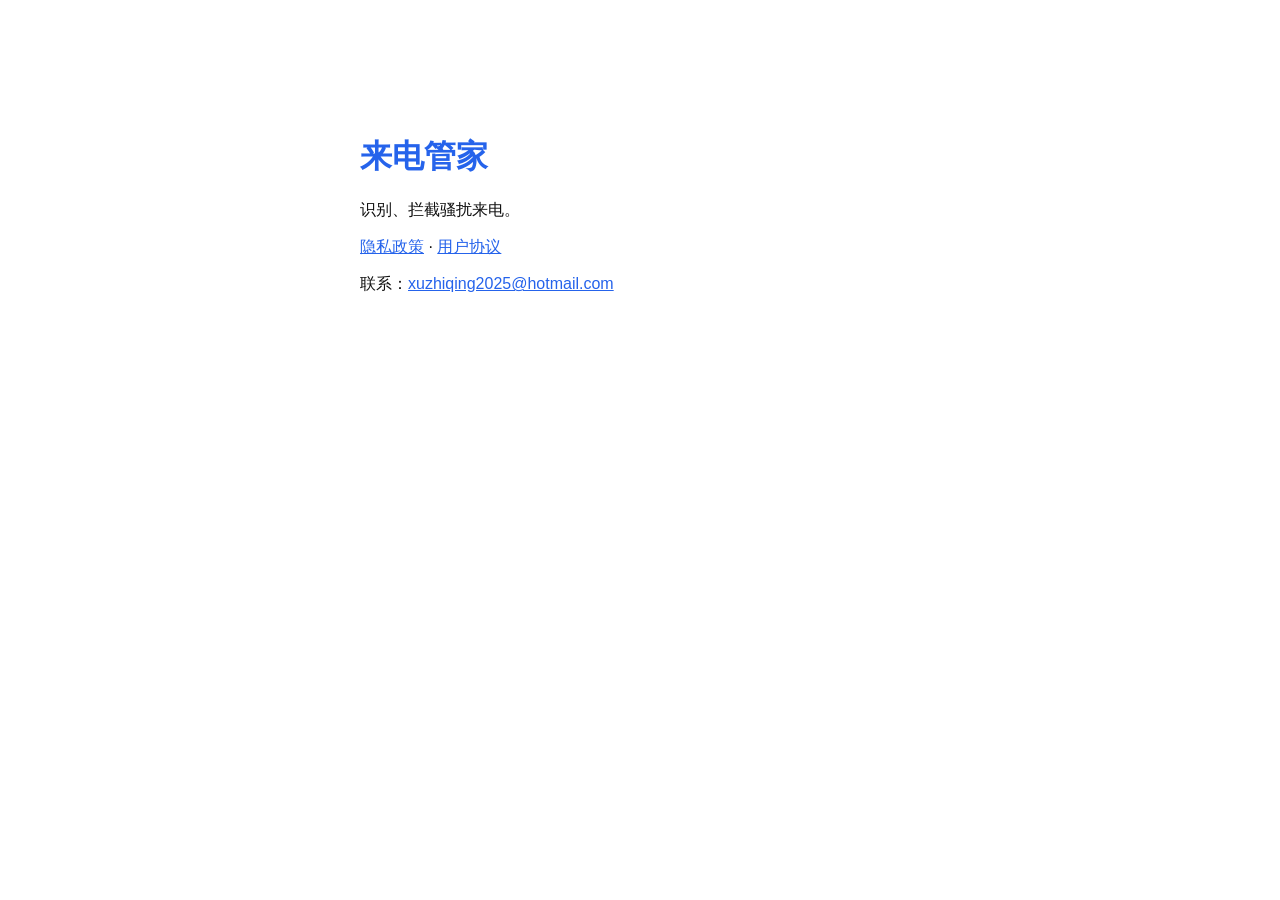
==== index.html @ 02e6f355 "来电管家 legal pages" ====
<!doctype html><html lang="zh-Hans"><head><meta charset="utf-8"><meta name="viewport" content="width=device-width,initial-scale=1"><title>来电管家</title>
<style>body{font-family:-apple-system,sans-serif;max-width:560px;margin:15vh auto;padding:0 20px;color:#111}h1{color:#2563EB}a{color:#2563EB}</style></head>
<body><h1>来电管家</h1><p>识别、拦截骚扰来电。</p><p><a href="privacy.html">隐私政策</a> · <a href="terms.html">用户协议</a></p><p>联系：<a href="mailto:xuzhiqing2025@hotmail.com">xuzhiqing2025@hotmail.com</a></p></body></html>
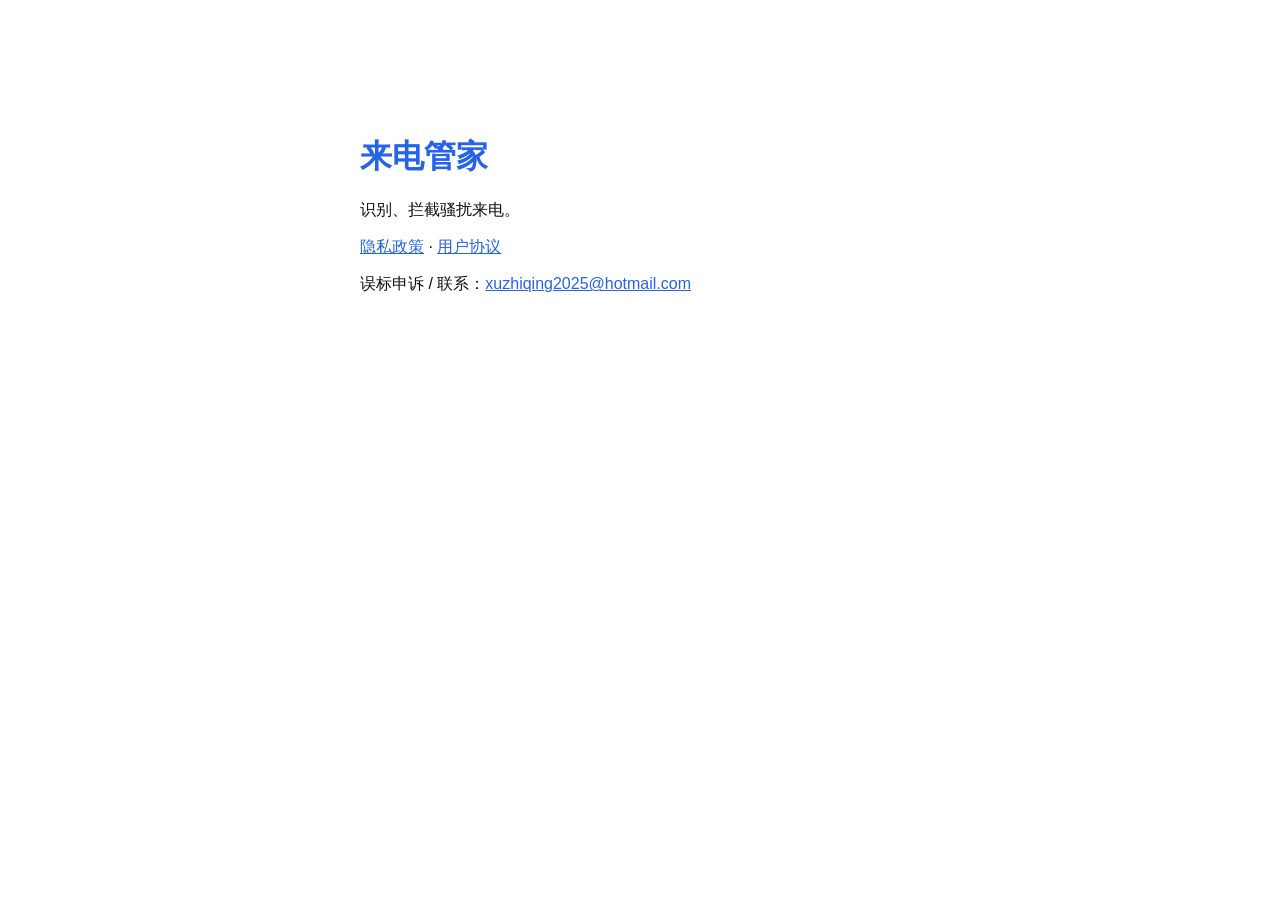
==== commit af193e0a: "误标申诉、跨境存储同意" ====
--- a/index.html
+++ b/index.html
@@ -1,3 +1,3 @@
 <!doctype html><html lang="zh-Hans"><head><meta charset="utf-8"><meta name="viewport" content="width=device-width,initial-scale=1"><title>来电管家</title>
 <style>body{font-family:-apple-system,sans-serif;max-width:560px;margin:15vh auto;padding:0 20px;color:#111}h1{color:#2563EB}a{color:#2563EB}</style></head>
-<body><h1>来电管家</h1><p>识别、拦截骚扰来电。</p><p><a href="privacy.html">隐私政策</a> · <a href="terms.html">用户协议</a></p><p>联系：<a href="mailto:xuzhiqing2025@hotmail.com">xuzhiqing2025@hotmail.com</a></p></body></html>
+<body><h1>来电管家</h1><p>识别、拦截骚扰来电。</p><p><a href="privacy.html">隐私政策</a> · <a href="terms.html">用户协议</a></p><p>误标申诉 / 联系：<a href="mailto:xuzhiqing2025@hotmail.com">xuzhiqing2025@hotmail.com</a></p></body></html>
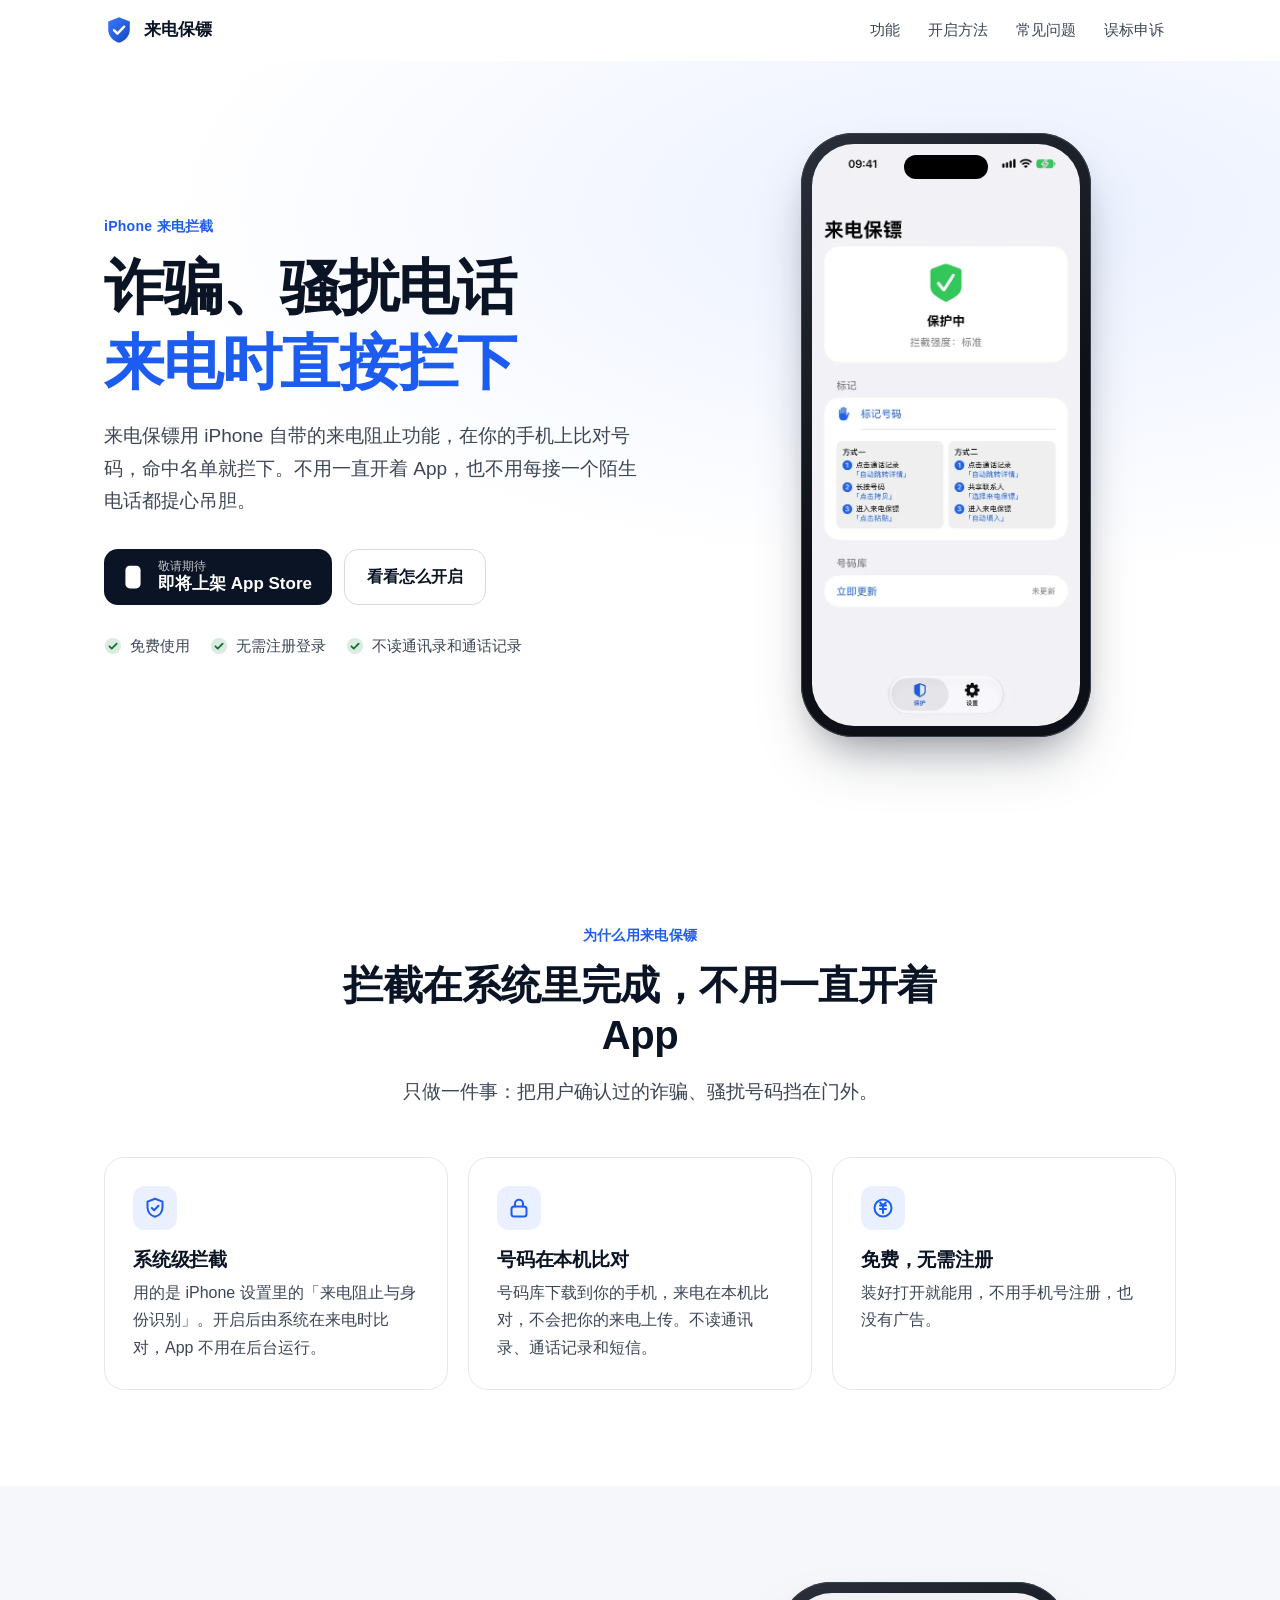
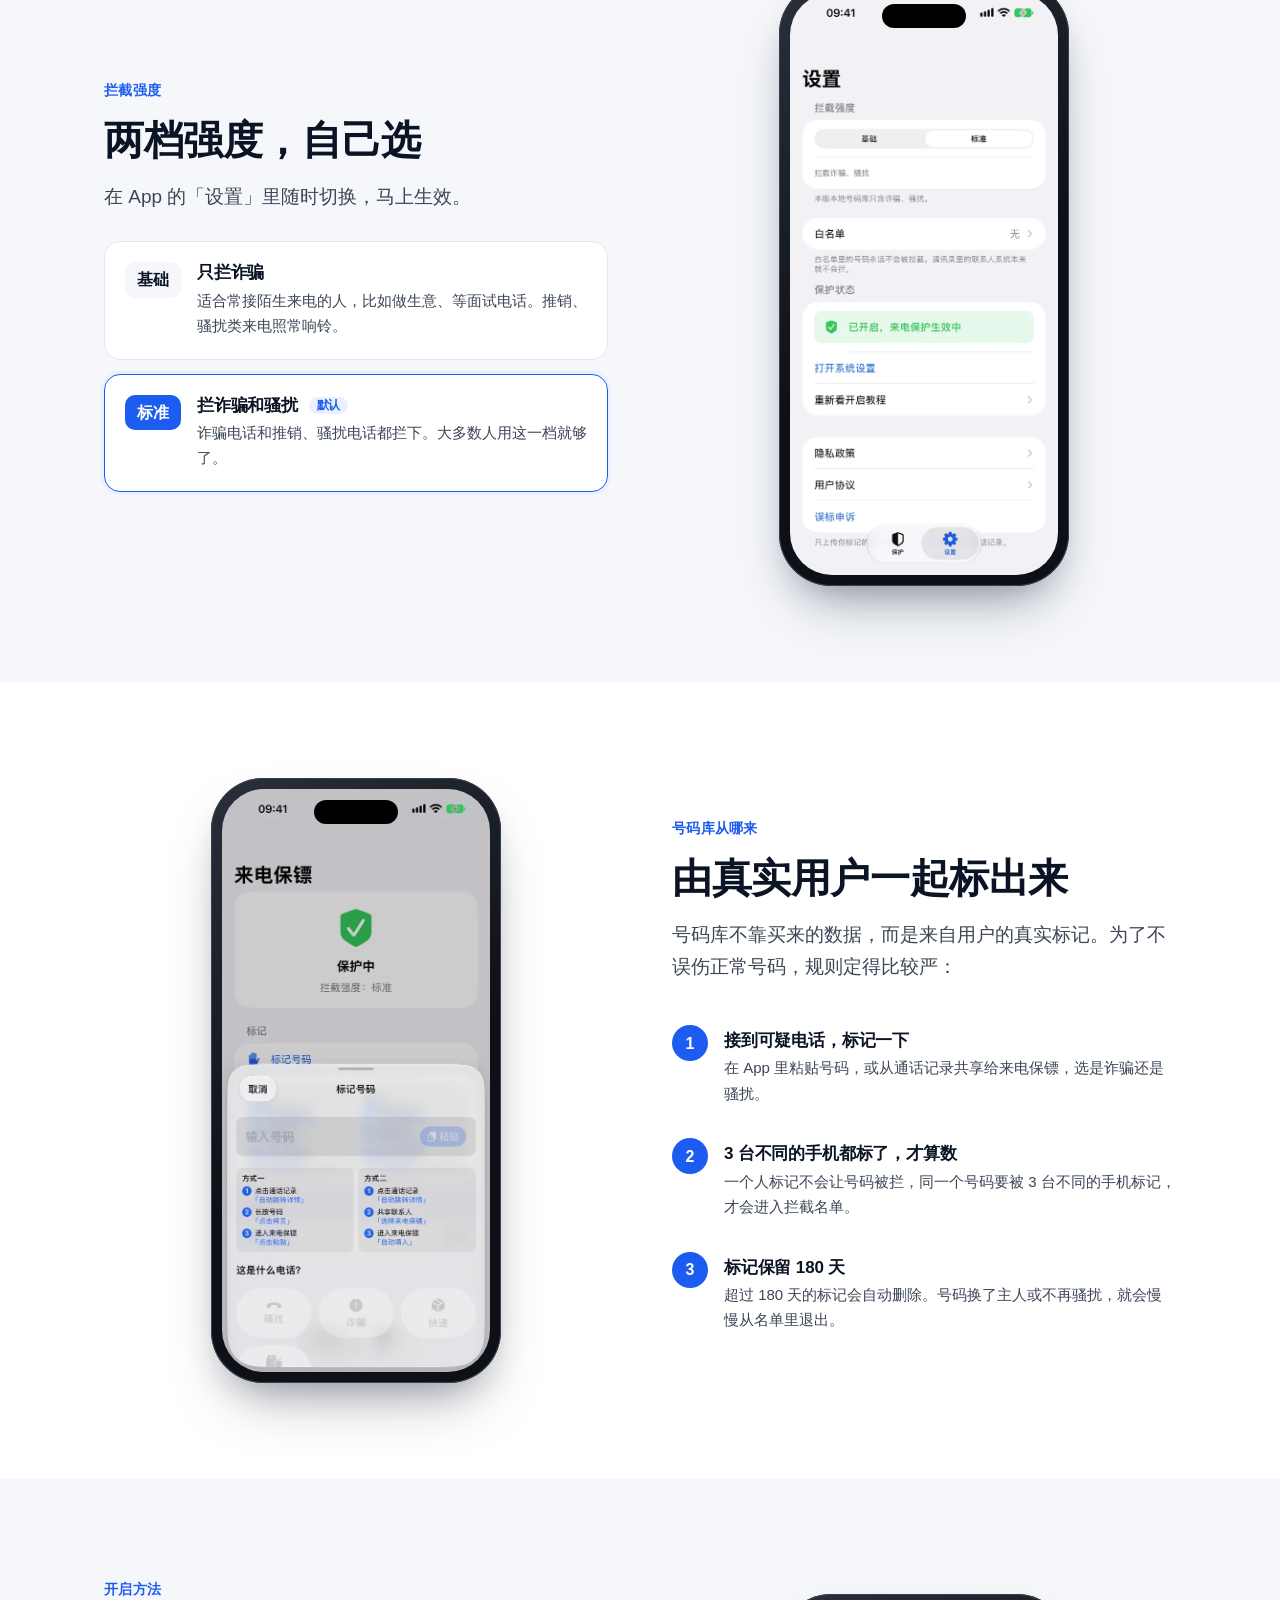
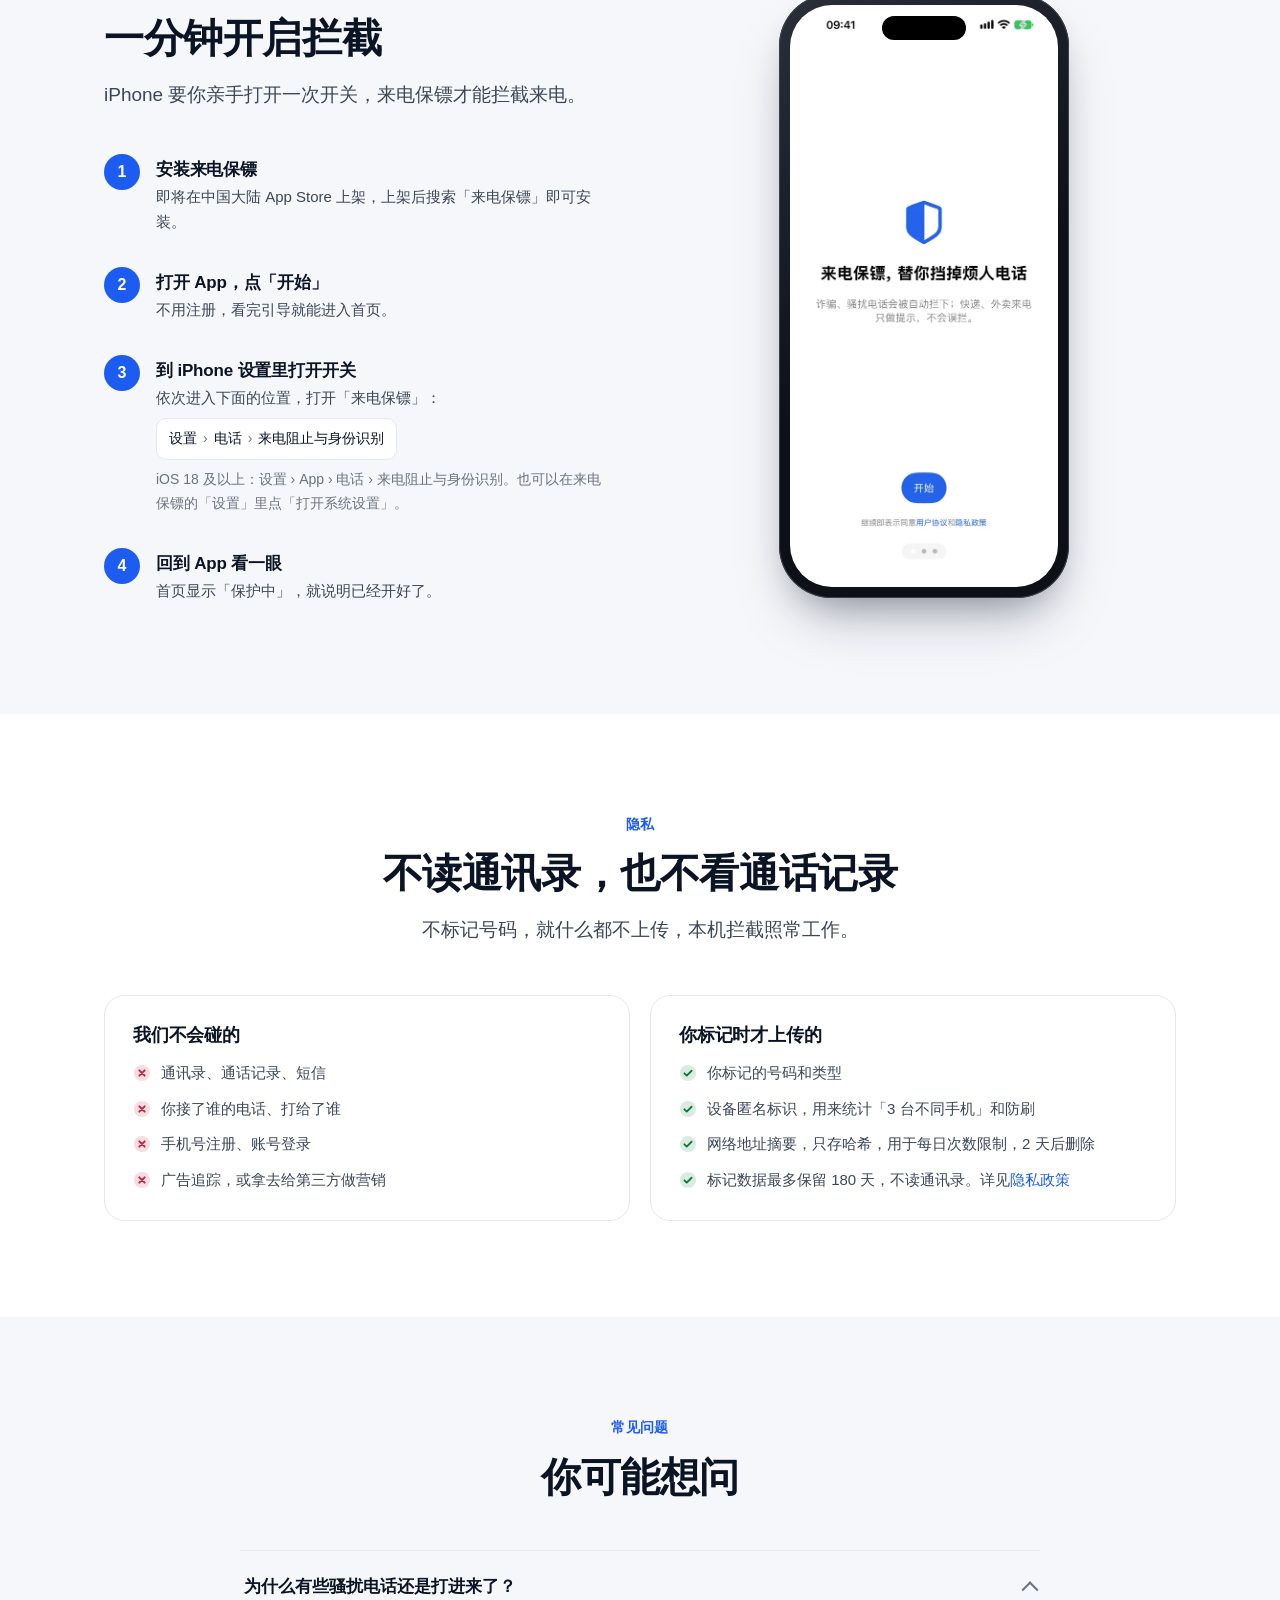
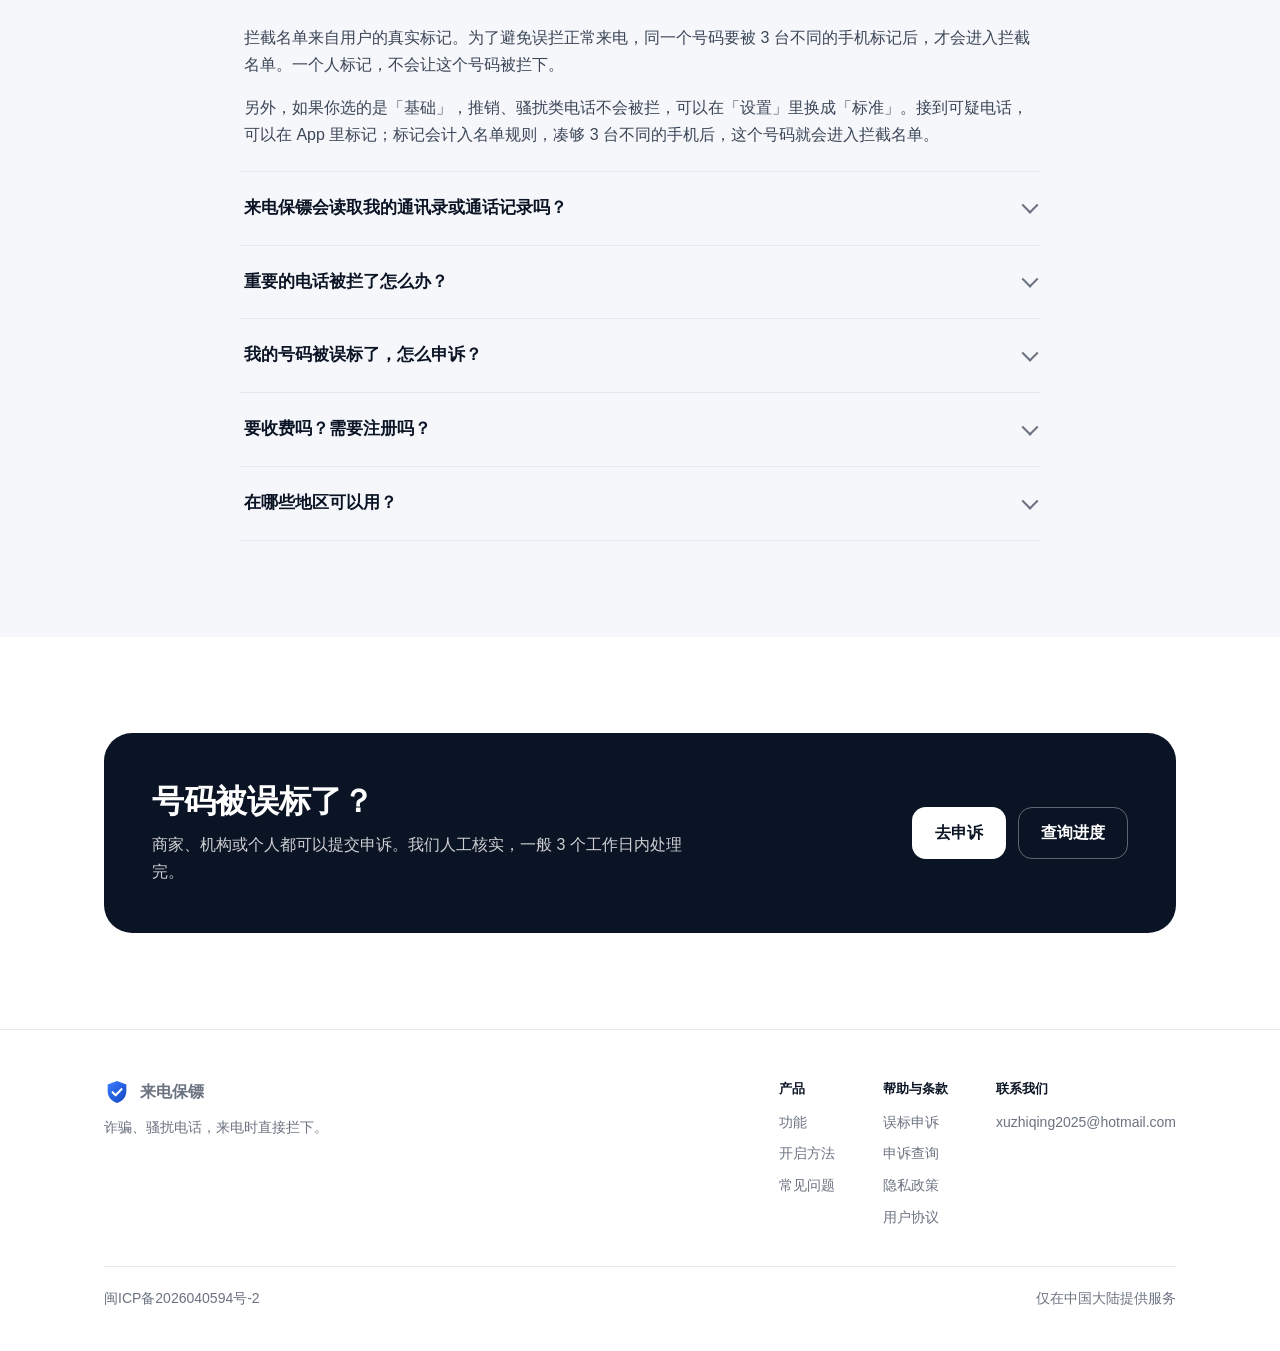
==== commit 229f68aa: "官网改版：与 www.guardmycall.cn 同步新首页、误标申诉与申诉查询 页脚只保留 ICP 备案号。隐私政策说明数据存放在境外云服务器，不写具体国家和地区。" ====
--- a/index.html
+++ b/index.html
@@ -1,3 +1,193 @@
-<!doctype html><html lang="zh-Hans"><head><meta charset="utf-8"><meta name="viewport" content="width=device-width,initial-scale=1"><title>来电管家</title>
-<style>body{font-family:-apple-system,sans-serif;max-width:560px;margin:15vh auto;padding:0 20px;color:#111}h1{color:#2563EB}a{color:#2563EB}</style></head>
-<body><h1>来电管家</h1><p>识别、拦截骚扰来电。</p><p><a href="privacy.html">隐私政策</a> · <a href="terms.html">用户协议</a></p><p>误标申诉 / 联系：<a href="mailto:xuzhiqing2025@hotmail.com">xuzhiqing2025@hotmail.com</a></p></body></html>
+<!doctype html>
+<html lang="zh-CN">
+<head>
+<meta charset="utf-8">
+<meta name="viewport" content="width=device-width,initial-scale=1,viewport-fit=cover">
+<title>来电保镖 · 诈骗、骚扰电话来电时直接拦下</title>
+<meta name="description" content="来电保镖用 iPhone 自带的来电阻止功能拦截诈骗、骚扰电话。号码在手机本地比对，免费、无需注册，不读通讯录和通话记录。">
+<meta name="theme-color" content="#ffffff" media="(prefers-color-scheme: light)">
+<meta name="theme-color" content="#0b0d12" media="(prefers-color-scheme: dark)">
+<meta name="format-detection" content="telephone=no">
+<link rel="icon" href="data:image/svg+xml,%3Csvg xmlns='http://www.w3.org/2000/svg' viewBox='0 0 32 32'%3E%3Cpath d='M16 2.5 4.5 6.8v8.4c0 7 4.9 12.6 11.5 14.3 6.6-1.7 11.5-7.3 11.5-14.3V6.8L16 2.5Z' fill='%231d5cf0'/%3E%3Cpath d='m10.6 16.2 3.7 3.7 7.2-7.4' fill='none' stroke='%23fff' stroke-width='2.6' stroke-linecap='round' stroke-linejoin='round'/%3E%3C/svg%3E">
+<link rel="stylesheet" href="assets/site.css?v=2">
+</head>
+<body>
+<a class="skip" href="#main">跳到正文</a>
+<header class="nav" id="top">
+  <div class="wrap">
+    <a class="brand" href="./" aria-label="来电保镖首页"><svg viewBox="0 0 32 32" aria-hidden="true"><defs><linearGradient id="lg-nav" x1="0" y1="0" x2="1" y2="1"><stop offset="0" stop-color="#3b7bff"/><stop offset="1" stop-color="#1446c2"/></linearGradient></defs><path d="M16 2.5 4.5 6.8v8.4c0 7 4.9 12.6 11.5 14.3 6.6-1.7 11.5-7.3 11.5-14.3V6.8L16 2.5Z" fill="url(#lg-nav)"/><path d="m10.6 16.2 3.7 3.7 7.2-7.4" fill="none" stroke="#fff" stroke-width="2.6" stroke-linecap="round" stroke-linejoin="round"/></svg><span>来电保镖</span></a>
+    <ul class="nav-links">
+      <li class="opt"><a href="#features">功能</a></li>
+      <li class="opt"><a href="#setup">开启方法</a></li>
+      <li><a href="#faq">常见问题</a></li>
+      <li><a href="appeal.html">误标申诉</a></li>
+    </ul>
+  </div>
+</header>
+
+<main id="main">
+
+<section class="hero">
+  <div class="wrap">
+    <div>
+      <span class="eyebrow">iPhone 来电拦截</span>
+      <h1>诈骗、骚扰电话<br><span class="hl">来电时直接拦下</span></h1>
+      <p class="lead">来电保镖用 iPhone 自带的来电阻止功能，在你的手机上比对号码，命中名单就拦下。不用一直开着 App，也不用每接一个陌生电话都提心吊胆。</p>
+      <div class="cta">
+        <span class="store" role="note" aria-label="即将上架 App Store"><svg viewBox="0 0 24 24" aria-hidden="true" fill="none" stroke="currentColor" stroke-width="2" stroke-linecap="round"><rect x="6" y="2.5" width="12" height="19" rx="3"/><path d="M10.5 18.5h3"/></svg><span><small>敬请期待</small><b>即将上架 App Store</b></span></span>
+        <a class="btn btn-ghost" href="#setup">看看怎么开启</a>
+      </div>
+      <ul class="facts">
+        <li><svg viewBox="0 0 20 20" aria-hidden="true"><circle cx="10" cy="10" r="9" fill="currentColor" opacity=".15"/><path d="m6 10.3 2.6 2.6L14 7.5" fill="none" stroke="currentColor" stroke-width="2" stroke-linecap="round" stroke-linejoin="round"/></svg>免费使用</li>
+        <li><svg viewBox="0 0 20 20" aria-hidden="true"><circle cx="10" cy="10" r="9" fill="currentColor" opacity=".15"/><path d="m6 10.3 2.6 2.6L14 7.5" fill="none" stroke="currentColor" stroke-width="2" stroke-linecap="round" stroke-linejoin="round"/></svg>无需注册登录</li>
+        <li><svg viewBox="0 0 20 20" aria-hidden="true"><circle cx="10" cy="10" r="9" fill="currentColor" opacity=".15"/><path d="m6 10.3 2.6 2.6L14 7.5" fill="none" stroke="currentColor" stroke-width="2" stroke-linecap="round" stroke-linejoin="round"/></svg>不读通讯录和通话记录</li>
+      </ul>
+    </div>
+    <div class="hero-visual">
+      <div class="device "><img src="assets/img/home.webp" width="560" height="1217" alt="来电保镖首页：保护中，拦截强度标准" decoding="async" fetchpriority="high"></div>
+    </div>
+  </div>
+</section>
+
+<section id="features">
+  <div class="wrap">
+    <div class="sec-head center">
+      <span class="eyebrow">为什么用来电保镖</span>
+      <h2 class="h2">拦截在系统里完成，不用一直开着 App</h2>
+      <p class="lead">只做一件事：把用户确认过的诈骗、骚扰号码挡在门外。</p>
+    </div>
+    <div class="grid3">
+      <div class="feat"><div class="icon"><svg viewBox="0 0 24 24" fill="none" stroke="currentColor" stroke-width="2" stroke-linejoin="round" aria-hidden="true"><path d="M12 2.8 4.5 5.6v5.6c0 4.7 3.2 8.4 7.5 9.6 4.3-1.2 7.5-4.9 7.5-9.6V5.6L12 2.8Z"/><path d="m8.8 12 2.3 2.3 4.4-4.5" stroke-linecap="round"/></svg></div><h3>系统级拦截</h3><p>用的是 iPhone 设置里的「来电阻止与身份识别」。开启后由系统在来电时比对，App 不用在后台运行。</p></div>
+      <div class="feat"><div class="icon"><svg viewBox="0 0 24 24" fill="none" stroke="currentColor" stroke-width="2" stroke-linejoin="round" aria-hidden="true"><rect x="4.5" y="10.5" width="15" height="10" rx="2.5"/><path d="M8 10.5V7.8a4 4 0 0 1 8 0v2.7" stroke-linecap="round"/></svg></div><h3>号码在本机比对</h3><p>号码库下载到你的手机，来电在本机比对，不会把你的来电上传。不读通讯录、通话记录和短信。</p></div>
+      <div class="feat"><div class="icon"><svg viewBox="0 0 24 24" fill="none" stroke="currentColor" stroke-width="2" stroke-linejoin="round" stroke-linecap="round" aria-hidden="true"><circle cx="12" cy="12" r="8.5"/><path d="M9 9.5h6M9 13h6M12 9.5V17M9.2 6.5 12 9.5l2.8-3"/></svg></div><h3>免费，无需注册</h3><p>装好打开就能用，不用手机号注册，也没有广告。</p></div>
+    </div>
+  </div>
+</section>
+
+<section id="levels" class="soft">
+  <div class="wrap split">
+    <div>
+      <span class="eyebrow">拦截强度</span>
+      <h2 class="h2">两档强度，自己选</h2>
+      <p class="lead">在 App 的「设置」里随时切换，马上生效。</p>
+      <div class="levels">
+        <div class="level"><span class="tag">基础</span><div><h3>只拦诈骗</h3><p>适合常接陌生来电的人，比如做生意、等面试电话。推销、骚扰类来电照常响铃。</p></div></div>
+        <div class="level on"><span class="tag">标准</span><div><h3>拦诈骗和骚扰 <span class="pill">默认</span></h3><p>诈骗电话和推销、骚扰电话都拦下。大多数人用这一档就够了。</p></div></div>
+      </div>
+    </div>
+    <div class="split-media"><div class="device "><img src="assets/img/settings.webp" width="560" height="1217" alt="来电保镖设置页：拦截强度可选基础或标准" decoding="async" loading="lazy"></div></div>
+  </div>
+</section>
+
+<section id="how">
+  <div class="wrap split rev">
+    <div>
+      <span class="eyebrow">号码库从哪来</span>
+      <h2 class="h2">由真实用户一起标出来</h2>
+      <p class="lead">号码库不靠买来的数据，而是来自用户的真实标记。为了不误伤正常号码，规则定得比较严：</p>
+      <ol class="steps">
+        <li><span class="num">1</span><div><h3>接到可疑电话，标记一下</h3><p>在 App 里粘贴号码，或从通话记录共享给来电保镖，选是诈骗还是骚扰。</p></div></li>
+        <li><span class="num">2</span><div><h3>3 台不同的手机都标了，才算数</h3><p>一个人标记不会让号码被拦，同一个号码要被 3 台不同的手机标记，才会进入拦截名单。</p></div></li>
+        <li><span class="num">3</span><div><h3>标记保留 180 天</h3><p>超过 180 天的标记会自动删除。号码换了主人或不再骚扰，就会慢慢从名单里退出。</p></div></li>
+      </ol>
+    </div>
+    <div class="split-media"><div class="device "><img src="assets/img/mark.webp" width="560" height="1217" alt="来电保镖标记号码：输入或粘贴号码，选择类型" decoding="async" loading="lazy"></div></div>
+  </div>
+</section>
+
+<section id="setup" class="soft">
+  <div class="wrap split">
+    <div>
+      <span class="eyebrow">开启方法</span>
+      <h2 class="h2">一分钟开启拦截</h2>
+      <p class="lead">iPhone 要你亲手打开一次开关，来电保镖才能拦截来电。</p>
+      <ol class="steps">
+        <li><span class="num">1</span><div><h3>安装来电保镖</h3><p>即将在中国大陆 App Store 上架，上架后搜索「来电保镖」即可安装。</p></div></li>
+        <li><span class="num">2</span><div><h3>打开 App，点「开始」</h3><p>不用注册，看完引导就能进入首页。</p></div></li>
+        <li><span class="num">3</span><div><h3>到 iPhone 设置里打开开关</h3><p>依次进入下面的位置，打开「来电保镖」：</p>
+          <span class="path">设置 <i>›</i> 电话 <i>›</i> 来电阻止与身份识别</span>
+          <p style="margin-top:8px;font-size:14px;color:var(--muted)">iOS 18 及以上：设置 › App › 电话 › 来电阻止与身份识别。也可以在来电保镖的「设置」里点「打开系统设置」。</p></div></li>
+        <li><span class="num">4</span><div><h3>回到 App 看一眼</h3><p>首页显示「保护中」，就说明已经开好了。</p></div></li>
+      </ol>
+    </div>
+    <div class="split-media"><div class="device "><img src="assets/img/onboarding.webp" width="560" height="1217" alt="来电保镖引导页：来电保镖，替你挡掉烦人电话" decoding="async" loading="lazy"></div></div>
+  </div>
+</section>
+
+<section id="privacy">
+  <div class="wrap">
+    <div class="sec-head center">
+      <span class="eyebrow">隐私</span>
+      <h2 class="h2">不读通讯录，也不看通话记录</h2>
+      <p class="lead">不标记号码，就什么都不上传，本机拦截照常工作。</p>
+    </div>
+    <div class="privacy-grid">
+      <div class="pcard no"><h3>我们不会碰的</h3><ul>
+        <li><svg viewBox="0 0 20 20" aria-hidden="true"><circle cx="10" cy="10" r="9" fill="currentColor" opacity=".15"/><path d="m7 7 6 6m0-6-6 6" fill="none" stroke="currentColor" stroke-width="2" stroke-linecap="round"/></svg><span>通讯录、通话记录、短信</span></li>
+        <li><svg viewBox="0 0 20 20" aria-hidden="true"><circle cx="10" cy="10" r="9" fill="currentColor" opacity=".15"/><path d="m7 7 6 6m0-6-6 6" fill="none" stroke="currentColor" stroke-width="2" stroke-linecap="round"/></svg><span>你接了谁的电话、打给了谁</span></li>
+        <li><svg viewBox="0 0 20 20" aria-hidden="true"><circle cx="10" cy="10" r="9" fill="currentColor" opacity=".15"/><path d="m7 7 6 6m0-6-6 6" fill="none" stroke="currentColor" stroke-width="2" stroke-linecap="round"/></svg><span>手机号注册、账号登录</span></li>
+        <li><svg viewBox="0 0 20 20" aria-hidden="true"><circle cx="10" cy="10" r="9" fill="currentColor" opacity=".15"/><path d="m7 7 6 6m0-6-6 6" fill="none" stroke="currentColor" stroke-width="2" stroke-linecap="round"/></svg><span>广告追踪，或拿去给第三方做营销</span></li>
+      </ul></div>
+      <div class="pcard yes"><h3>你标记时才上传的</h3><ul>
+        <li><svg viewBox="0 0 20 20" aria-hidden="true"><circle cx="10" cy="10" r="9" fill="currentColor" opacity=".15"/><path d="m6 10.3 2.6 2.6L14 7.5" fill="none" stroke="currentColor" stroke-width="2" stroke-linecap="round" stroke-linejoin="round"/></svg><span>你标记的号码和类型</span></li>
+        <li><svg viewBox="0 0 20 20" aria-hidden="true"><circle cx="10" cy="10" r="9" fill="currentColor" opacity=".15"/><path d="m6 10.3 2.6 2.6L14 7.5" fill="none" stroke="currentColor" stroke-width="2" stroke-linecap="round" stroke-linejoin="round"/></svg><span>设备匿名标识，用来统计「3 台不同手机」和防刷</span></li>
+        <li><svg viewBox="0 0 20 20" aria-hidden="true"><circle cx="10" cy="10" r="9" fill="currentColor" opacity=".15"/><path d="m6 10.3 2.6 2.6L14 7.5" fill="none" stroke="currentColor" stroke-width="2" stroke-linecap="round" stroke-linejoin="round"/></svg><span>网络地址摘要，只存哈希，用于每日次数限制，2 天后删除</span></li>
+        <li><svg viewBox="0 0 20 20" aria-hidden="true"><circle cx="10" cy="10" r="9" fill="currentColor" opacity=".15"/><path d="m6 10.3 2.6 2.6L14 7.5" fill="none" stroke="currentColor" stroke-width="2" stroke-linecap="round" stroke-linejoin="round"/></svg><span>标记数据最多保留 180 天，不读通讯录。详见<a href="privacy.html">隐私政策</a></span></li>
+      </ul></div>
+    </div>
+  </div>
+</section>
+
+<section id="faq" class="soft">
+  <div class="wrap">
+    <div class="sec-head center"><span class="eyebrow">常见问题</span><h2 class="h2">你可能想问</h2></div>
+    <div class="faq">
+      <details open><summary>为什么有些骚扰电话还是打进来了？</summary><div class="a">
+        <p>拦截名单来自用户的真实标记。为了避免误拦正常来电，同一个号码要被 3 台不同的手机标记后，才会进入拦截名单。一个人标记，不会让这个号码被拦下。</p>
+        <p>另外，如果你选的是「基础」，推销、骚扰类电话不会被拦，可以在「设置」里换成「标准」。接到可疑电话，可以在 App 里标记；标记会计入名单规则，凑够 3 台不同的手机后，这个号码就会进入拦截名单。</p></div></details>
+      <details><summary>来电保镖会读取我的通讯录或通话记录吗？</summary><div class="a">
+        <p>不会。来电保镖不读通讯录、通话记录和短信。拦截时由 iPhone 系统拿号码库在本机比对，你的来电不会上传。只有你主动标记号码时，才会上传这个号码和类型。</p></div></details>
+      <details><summary>重要的电话被拦了怎么办？</summary><div class="a">
+        <p>在 App 的「设置 › 白名单」里加上这个号码，白名单里的号码不会被拦截。</p></div></details>
+      <details><summary>我的号码被误标了，怎么申诉？</summary><div class="a">
+        <p>到<a href="appeal.html">误标申诉</a>页填写号码和情况，留下手机或邮箱。我们人工核实，一般 3 个工作日内处理完，结果会通知你。提交后会得到一个申诉编号，可在<a href="appeal-status.html">申诉查询</a>页随时查看进度。诈骗类标记一律人工审核，不会自动清除。</p></div></details>
+      <details><summary>要收费吗？需要注册吗？</summary><div class="a">
+        <p>免费使用，也不用注册登录。</p></div></details>
+      <details><summary>在哪些地区可以用？</summary><div class="a">
+        <p>来电保镖只在中国大陆 App Store 上架，号码库也只针对中国大陆的手机号和固话。</p></div></details>
+    </div>
+  </div>
+</section>
+
+<section>
+  <div class="wrap">
+    <div class="band">
+      <div><h2>号码被误标了？</h2><p>商家、机构或个人都可以提交申诉。我们人工核实，一般 3 个工作日内处理完。</p></div>
+      <div class="band-actions"><a class="btn" href="appeal.html">去申诉</a><a class="btn btn-ghost" href="appeal-status.html">查询进度</a></div>
+    </div>
+  </div>
+</section>
+
+</main>
+<footer class="footer">
+  <div class="wrap">
+    <div class="top">
+      <div>
+        <a class="brand" href="./"><svg viewBox="0 0 32 32" aria-hidden="true"><defs><linearGradient id="lg-foot" x1="0" y1="0" x2="1" y2="1"><stop offset="0" stop-color="#3b7bff"/><stop offset="1" stop-color="#1446c2"/></linearGradient></defs><path d="M16 2.5 4.5 6.8v8.4c0 7 4.9 12.6 11.5 14.3 6.6-1.7 11.5-7.3 11.5-14.3V6.8L16 2.5Z" fill="url(#lg-foot)"/><path d="m10.6 16.2 3.7 3.7 7.2-7.4" fill="none" stroke="#fff" stroke-width="2.6" stroke-linecap="round" stroke-linejoin="round"/></svg><span>来电保镖</span></a>
+        <p class="tagline">诈骗、骚扰电话，来电时直接拦下。</p>
+      </div>
+      <nav aria-label="页脚导航">
+        <div><h4>产品</h4><ul><li><a href="#features">功能</a></li><li><a href="#setup">开启方法</a></li><li><a href="#faq">常见问题</a></li></ul></div>
+        <div><h4>帮助与条款</h4><ul><li><a href="appeal.html">误标申诉</a></li><li><a href="appeal-status.html">申诉查询</a></li><li><a href="privacy.html">隐私政策</a></li><li><a href="terms.html">用户协议</a></li></ul></div>
+        <div><h4>联系我们</h4><ul><li><a href="mailto:xuzhiqing2025@hotmail.com">xuzhiqing2025@hotmail.com</a></li></ul></div>
+      </nav>
+    </div>
+    <div class="legal">
+      <a href="https://beian.miit.gov.cn/" target="_blank" rel="noopener noreferrer">闽ICP备2026040594号-2</a>
+      <span>仅在中国大陆提供服务</span>
+    </div>
+  </div>
+</footer>
+<script>(function(){var n=document.getElementById("top");function f(){n.classList.toggle("scrolled",window.scrollY>4)}f();window.addEventListener("scroll",f,{passive:true})})();</script>
+</body>
+</html>
--- a/assets/site.css
+++ b/assets/site.css
@@ -0,0 +1,288 @@
+/* 来电保镖官网 · 共用样式（无外部字体、无 CDN） */
+:root{
+  --ink:#0b1424;--ink-2:#3c4657;--muted:#6b7280;--line:#e5e8ee;--line-2:#d5dae3;
+  --bg:#fff;--bg-soft:#f5f7fb;--card:#fff;
+  --brand:#1d5cf0;--brand-ink:#1446c2;--brand-soft:#eaf0ff;
+  --ok:#0b7a3b;--ok-soft:#e8f6ee;--warn:#9a5b00;--warn-soft:#fff5e5;--err:#c41e3a;
+  --radius:20px;--shadow:0 1px 2px rgba(16,24,40,.04),0 8px 24px rgba(16,24,40,.06);
+  --max:1120px;
+  --font:-apple-system,BlinkMacSystemFont,"PingFang SC","Hiragino Sans GB","Microsoft YaHei","Noto Sans CJK SC","Source Han Sans SC","Helvetica Neue",Arial,sans-serif;
+}
+@media (prefers-color-scheme:dark){
+  :root{--ink:#f2f4f8;--ink-2:#c3c9d4;--muted:#8d95a3;--line:#262b35;--line-2:#343a46;
+    --bg:#0b0d12;--bg-soft:#11141b;--card:#161a22;--brand:#4d82ff;--brand-ink:#7aa2ff;--brand-soft:#16213d;
+    --ok:#3ad07a;--ok-soft:#10261a;--warn:#ffb648;--warn-soft:#2a2112;--err:#ff6b6b;
+    --shadow:0 1px 2px rgba(0,0,0,.3),0 8px 24px rgba(0,0,0,.35)}
+}
+*{box-sizing:border-box}
+html{-webkit-text-size-adjust:100%;scroll-behavior:smooth;scroll-padding-top:76px}
+body{margin:0;font:16px/1.7 var(--font);color:var(--ink);background:var(--bg);-webkit-font-smoothing:antialiased;text-rendering:optimizeLegibility}
+img{max-width:100%;height:auto;display:block}
+a{color:var(--brand);text-decoration:none}
+a:hover{text-decoration:underline}
+:focus-visible{outline:2px solid var(--brand);outline-offset:2px;border-radius:6px}
+h1,h2,h3{line-height:1.25;letter-spacing:-.01em;margin:0}
+p{margin:0 0 1em}
+.wrap{max-width:var(--max);margin:0 auto;padding:0 max(24px,env(safe-area-inset-right)) 0 max(24px,env(safe-area-inset-left))}
+.skip{position:absolute;left:-999px;top:8px;background:var(--ink);color:var(--bg);padding:8px 12px;border-radius:8px;z-index:100}
+.skip:focus{left:8px}
+
+/* 顶部导航 */
+.nav{position:sticky;top:0;z-index:50;background:rgba(255,255,255,.82);backdrop-filter:saturate(180%) blur(16px);-webkit-backdrop-filter:saturate(180%) blur(16px);border-bottom:1px solid transparent;transition:border-color .2s;padding-top:env(safe-area-inset-top)}
+@media (prefers-color-scheme:dark){.nav{background:rgba(11,13,18,.8)}}
+.nav.scrolled{border-bottom-color:var(--line)}
+.nav .wrap{display:flex;align-items:center;justify-content:space-between;height:60px;gap:16px}
+.brand{display:flex;align-items:center;gap:10px;color:var(--ink);font-weight:700;font-size:17px;white-space:nowrap}
+.brand:hover{text-decoration:none}
+.brand svg{width:30px;height:30px;flex:none}
+.nav-links{display:flex;align-items:center;gap:4px;margin:0;padding:0;list-style:none}
+.nav-links a{display:block;padding:8px 12px;border-radius:10px;color:var(--ink-2);font-size:15px}
+.nav-links a:hover{background:var(--bg-soft);color:var(--ink);text-decoration:none}
+.nav-links a[aria-current=page]{color:var(--ink);font-weight:600}
+@media (max-width:760px){.nav-links .opt{display:none}.nav-links a{padding:8px 10px}}
+
+/* 按钮 */
+.btn{display:inline-flex;align-items:center;justify-content:center;gap:10px;min-height:52px;padding:0 22px;border-radius:14px;font:600 16px/1 var(--font);border:1px solid transparent;cursor:pointer;transition:transform .15s,background .15s}
+.btn:hover{text-decoration:none}
+.btn-primary{background:var(--brand);color:#fff}
+.btn-primary:hover{background:var(--brand-ink)}
+.btn-ghost{background:transparent;color:var(--ink);border-color:var(--line-2)}
+.btn-ghost:hover{background:var(--bg-soft)}
+.store{display:inline-flex;align-items:center;gap:12px;min-height:56px;padding:8px 20px 8px 16px;border-radius:14px;background:var(--ink);color:var(--bg);cursor:default;user-select:none}
+.store svg{width:26px;height:26px;flex:none;fill:currentColor}
+.store small{display:block;font-size:12px;line-height:1.2;opacity:.75}
+.store b{display:block;font-size:17px;line-height:1.3;font-weight:600}
+
+/* 通用区块 */
+section{padding:96px 0}
+.soft{background:var(--bg-soft)}
+.eyebrow{display:inline-block;font-size:14px;font-weight:600;color:var(--brand);margin-bottom:12px;letter-spacing:.02em}
+.h2{font-size:clamp(28px,3.6vw,40px);font-weight:700}
+.lead{font-size:clamp(17px,1.6vw,19px);color:var(--ink-2);margin:16px 0 0}
+.sec-head{max-width:680px;margin:0 0 48px}
+.sec-head.center{margin-left:auto;margin-right:auto;text-align:center}
+@media (max-width:760px){section{padding:64px 0}.sec-head{margin-bottom:32px}}
+
+/* 首屏 */
+.hero{padding:72px 0 88px;overflow:hidden;background:radial-gradient(1200px 520px at 78% 20%,var(--brand-soft),transparent 70%)}
+.hero .wrap{display:grid;grid-template-columns:1.1fr .9fr;align-items:center;gap:48px}
+.hero h1{font-size:clamp(36px,5.4vw,60px);font-weight:800;letter-spacing:-.02em}
+.hero h1 .hl{color:var(--brand)}
+.hero .lead{max-width:540px;margin-top:20px}
+.cta{display:flex;flex-wrap:wrap;gap:12px;margin-top:32px}
+.facts{display:flex;flex-wrap:wrap;gap:8px 20px;margin:28px 0 0;padding:0;list-style:none;color:var(--ink-2);font-size:15px}
+.facts li{display:flex;align-items:center;gap:8px}
+.facts svg{width:18px;height:18px;flex:none;color:var(--ok)}
+.hero-visual{display:flex;justify-content:center;position:relative}
+@media (max-width:900px){
+  .hero{padding:40px 0 64px}
+  .hero .wrap{grid-template-columns:1fr;gap:40px;text-align:center}
+  .hero .lead{margin-left:auto;margin-right:auto}
+  .cta,.facts{justify-content:center}
+}
+
+/* 手机外框 */
+.device{position:relative;width:290px;max-width:100%;padding:11px;border-radius:52px;background:linear-gradient(145deg,#2a2f3a,#0d1016 55%);box-shadow:0 0 0 1px #3a404c inset,0 30px 60px -20px rgba(16,24,40,.35),0 18px 36px -18px rgba(16,24,40,.3)}
+.device::before{content:"";position:absolute;left:50%;top:22px;width:84px;height:24px;margin-left:-42px;background:#000;border-radius:14px;z-index:2}
+.device img{width:100%;border-radius:42px;background:#f2f2f7}
+.device.sm{width:250px;border-radius:46px;padding:10px}
+.device.sm img{border-radius:37px}
+.device.sm::before{top:19px;width:72px;height:21px;margin-left:-36px}
+@media (prefers-color-scheme:dark){.device{box-shadow:0 0 0 1px #4a505c inset,0 30px 60px -20px rgba(0,0,0,.7)}}
+
+/* 三个卖点 */
+.grid3{display:grid;grid-template-columns:repeat(3,1fr);gap:20px}
+.feat{background:var(--card);border:1px solid var(--line);border-radius:var(--radius);padding:28px}
+.feat h3{font-size:19px;margin:18px 0 8px}
+.feat p{color:var(--ink-2);margin:0}
+.icon{width:44px;height:44px;border-radius:12px;display:grid;place-items:center;background:var(--brand-soft);color:var(--brand)}
+.icon svg{width:24px;height:24px}
+@media (max-width:900px){.grid3{grid-template-columns:1fr}}
+
+/* 左右图文 */
+.split{display:grid;grid-template-columns:1fr 1fr;gap:64px;align-items:center}
+.split.rev .split-media{order:-1}
+.split-media{display:flex;justify-content:center}
+@media (max-width:900px){.split{grid-template-columns:1fr;gap:40px}.split.rev .split-media{order:0}}
+
+/* 拦截强度 */
+.levels{display:grid;gap:14px;margin-top:28px}
+.level{display:flex;gap:16px;align-items:flex-start;padding:20px;border:1px solid var(--line);border-radius:16px;background:var(--card)}
+.level.on{border-color:var(--brand);box-shadow:0 0 0 3px var(--brand-soft)}
+.level .tag{flex:none;min-width:56px;text-align:center;font-weight:700;padding:4px 10px;border-radius:10px;background:var(--bg-soft);color:var(--ink)}
+.level.on .tag{background:var(--brand);color:#fff}
+.level h3{font-size:17px;margin:0 0 4px}
+.level p{margin:0;color:var(--ink-2);font-size:15px}
+.pill{display:inline-block;font-size:12px;font-weight:600;padding:1px 8px;border-radius:999px;background:var(--brand-soft);color:var(--brand);vertical-align:2px;margin-left:6px}
+
+/* 号码库流程 */
+.flow{display:grid;grid-template-columns:repeat(4,1fr);gap:16px;margin:0;padding:0;list-style:none;counter-reset:f}
+.flow li{position:relative;background:var(--card);border:1px solid var(--line);border-radius:var(--radius);padding:24px}
+.flow .n{font-size:13px;font-weight:700;color:var(--brand)}
+.flow h3{font-size:17px;margin:8px 0 6px}
+.flow p{margin:0;color:var(--ink-2);font-size:15px}
+.note{display:flex;gap:12px;align-items:flex-start;margin-top:24px;padding:18px 20px;border-radius:16px;background:var(--warn-soft);color:var(--ink)}
+.note svg{width:22px;height:22px;flex:none;color:var(--warn);margin-top:2px}
+.note p{margin:0;font-size:15px}
+@media (max-width:900px){.flow{grid-template-columns:1fr 1fr}}
+@media (max-width:520px){.flow{grid-template-columns:1fr}}
+
+/* 开启步骤 */
+.steps{margin:28px 0 0;padding:0;list-style:none;display:grid;gap:4px}
+.steps li{display:grid;grid-template-columns:36px 1fr;gap:16px;padding:14px 0}
+.steps .num{width:36px;height:36px;border-radius:50%;display:grid;place-items:center;font-weight:700;background:var(--brand);color:#fff}
+.steps h3{font-size:17px;margin:5px 0 4px}
+.steps p{margin:0;color:var(--ink-2);font-size:15px}
+.path{display:inline-flex;flex-wrap:wrap;align-items:center;gap:4px 6px;margin-top:8px;padding:8px 12px;border-radius:10px;background:var(--bg-soft);border:1px solid var(--line);font-size:14px;color:var(--ink)}
+.soft .path{background:var(--card)}
+.path i{font-style:normal;color:var(--muted)}
+
+/* 隐私 */
+.privacy-grid{display:grid;grid-template-columns:1fr 1fr;gap:20px}
+.pcard{border-radius:var(--radius);padding:28px;border:1px solid var(--line);background:var(--card)}
+.pcard h3{font-size:18px;margin:0 0 14px;display:flex;align-items:center;gap:10px}
+.pcard ul{margin:0;padding:0;list-style:none;display:grid;gap:10px}
+.pcard li{display:flex;gap:10px;color:var(--ink-2);font-size:15px}
+.pcard li svg{width:18px;height:18px;flex:none;margin-top:4px}
+.pcard.yes li svg{color:var(--ok)}
+.pcard.no li svg{color:var(--err)}
+@media (max-width:760px){.privacy-grid{grid-template-columns:1fr}}
+
+/* FAQ */
+.faq{max-width:800px;margin:0 auto}
+.faq details{border-bottom:1px solid var(--line)}
+.faq details:first-child{border-top:1px solid var(--line)}
+.faq summary{list-style:none;cursor:pointer;display:flex;justify-content:space-between;align-items:center;gap:16px;padding:22px 4px;font-weight:600;font-size:17px}
+.faq summary::-webkit-details-marker{display:none}
+.faq summary::after{content:"";flex:none;width:10px;height:10px;border-right:2px solid var(--muted);border-bottom:2px solid var(--muted);transform:rotate(45deg) translate(-2px,-2px);transition:transform .2s}
+.faq details[open] summary::after{transform:rotate(-135deg) translate(-2px,-2px)}
+.faq .a{padding:0 4px 22px;color:var(--ink-2)}
+.faq .a p:last-child{margin:0}
+
+/* 申诉横幅 */
+.band{border-radius:28px;padding:48px;background:var(--ink);color:var(--bg);display:flex;align-items:center;justify-content:space-between;gap:32px;flex-wrap:wrap}
+@media (prefers-color-scheme:dark){.band{background:var(--card);color:var(--ink);border:1px solid var(--line)}}
+.band h2{font-size:clamp(24px,3vw,32px)}
+.band p{margin:10px 0 0;opacity:.8;max-width:560px}
+.band .btn{background:var(--bg);color:var(--ink)}
+@media (prefers-color-scheme:dark){.band .btn{background:var(--brand);color:#fff}}
+@media (max-width:760px){.band{padding:32px 24px}}
+
+/* 页脚 */
+.footer{border-top:1px solid var(--line);padding:48px 0 max(40px,env(safe-area-inset-bottom));font-size:14px;color:var(--muted)}
+.footer .top{display:flex;justify-content:space-between;gap:32px;flex-wrap:wrap}
+.footer .brand{font-size:16px}
+.footer .brand svg{width:26px;height:26px}
+.footer .tagline{margin:10px 0 0}
+.footer nav{display:flex;gap:48px;flex-wrap:wrap}
+.footer h4{margin:0 0 10px;font-size:13px;color:var(--ink);font-weight:600}
+.footer ul{margin:0;padding:0;list-style:none;display:grid;gap:8px}
+.footer a{color:var(--muted)}
+.footer a:hover{color:var(--ink)}
+.footer .legal{margin-top:36px;padding-top:20px;border-top:1px solid var(--line);display:flex;justify-content:space-between;gap:8px 24px;flex-wrap:wrap}
+.footer .legal a,.footer .legal span{color:var(--muted)}
+.footer .legal a:hover{color:var(--ink)}
+
+/* 子页面：文档 */
+.doc-hero{padding:56px 0 8px}
+.doc-hero h1{font-size:clamp(30px,4vw,40px);font-weight:800}
+.doc-hero .meta{color:var(--muted);margin:12px 0 0;font-size:15px}
+.doc{max-width:760px;margin:0 auto;padding:0 24px}
+.doc-body{padding:24px 0 80px}
+.doc-body h2{font-size:20px;margin:40px 0 12px;padding-top:4px}
+.doc-body h2:first-child{margin-top:16px}
+.doc-body p,.doc-body li{color:var(--ink-2)}
+.doc-body ul{padding-left:1.25em;margin:0 0 1em}
+.doc-body li{margin:6px 0}
+.toc{margin:24px 0 0;padding:18px 20px;border-radius:16px;background:var(--bg-soft);border:1px solid var(--line)}
+.toc b{display:block;font-size:13px;color:var(--muted);margin-bottom:6px;font-weight:600}
+.toc ol{margin:0;padding-left:1.25em;columns:2;column-gap:32px}
+.toc li{margin:4px 0;break-inside:avoid}
+@media (max-width:520px){.toc ol{columns:1}}
+.callout{margin:28px 0 0;padding:16px 18px;border-radius:14px;background:var(--brand-soft);color:var(--ink);font-size:15px}
+.callout p{margin:0;color:var(--ink)}
+@media (max-width:520px){.split-media .device{width:250px;border-radius:46px;padding:10px}.split-media .device img{border-radius:37px}.split-media .device::before{top:19px;width:72px;height:21px;margin-left:-36px}}
+
+/* 申诉页底栏按钮组（深色横幅上的次要按钮） */
+.band-actions{display:flex;flex-wrap:wrap;gap:12px;align-items:center}
+.band .btn-ghost{background:transparent;color:var(--bg);border-color:rgba(255,255,255,.35)}
+.band .btn-ghost:hover{background:rgba(255,255,255,.08)}
+@media (prefers-color-scheme:dark){
+  .band .btn-ghost{color:var(--ink);border-color:var(--line-2)}
+  .band .btn-ghost:hover{background:var(--bg-soft)}
+}
+
+/* 申诉 / 查询页 */
+.appeal section{padding:0}
+.appeal{max-width:640px;margin:0 auto;padding:0 max(24px,env(safe-area-inset-left)) 72px;padding-right:max(24px,env(safe-area-inset-right))}
+.appeal .doc-hero{padding:48px 0 20px}
+.appeal .doc-hero h1{font-size:clamp(30px,4vw,40px);font-weight:800;margin:0}
+.appeal .lead{color:var(--ink-2);margin:12px 0 0;font-size:17px}
+.appeal-tabs{display:flex;gap:4px;margin:0 0 24px;padding:4px;background:var(--bg-soft);border:1px solid var(--line);border-radius:14px}
+.appeal-tabs a{flex:1;display:flex;align-items:center;justify-content:center;min-height:44px;padding:8px 12px;border-radius:11px;color:var(--ink-2);font-weight:600;font-size:15px;text-align:center}
+.appeal-tabs a:hover{color:var(--ink);text-decoration:none}
+.appeal-tabs a[aria-current=page]{background:var(--card);color:var(--ink);box-shadow:0 1px 2px rgba(16,24,40,.06)}
+@media (prefers-color-scheme:dark){.appeal-tabs a[aria-current=page]{box-shadow:0 1px 2px rgba(0,0,0,.35)}}
+.appeal .panel{background:var(--card);border:1px solid var(--line);border-radius:24px;padding:28px;box-shadow:var(--shadow)}
+@media (max-width:520px){
+  .appeal .panel{padding:20px;border-radius:20px}
+  .appeal{padding-bottom:56px}
+  .appeal .doc-hero{padding-top:32px}
+}
+.appeal h2{font-size:20px;margin:0 0 16px}
+.appeal label.f,.appeal fieldset.f{display:block;margin:0 0 20px}
+.appeal .lbl{display:block;font-weight:600;margin-bottom:8px;font-size:15px}
+.appeal .hint{color:var(--muted);font-size:13px;margin:6px 0 0}
+.appeal input[type=text],.appeal input[type=tel],.appeal input[type=email],.appeal textarea{
+  width:100%;font:16px/1.4 var(--font);color:var(--ink);background:var(--bg);
+  border:1px solid var(--line-2);border-radius:12px;padding:13px 14px;
+  appearance:none;-webkit-appearance:none;transition:border-color .15s,box-shadow .15s
+}
+.appeal input::placeholder,.appeal textarea::placeholder{color:var(--muted);opacity:.8}
+.appeal input:focus,.appeal textarea:focus{outline:none;border-color:var(--brand);box-shadow:0 0 0 3px var(--brand-soft)}
+.appeal textarea{min-height:88px;resize:vertical}
+.appeal fieldset{border:0;padding:0;margin:0;min-width:0}
+.appeal legend{padding:0}
+.appeal .radios{display:grid;grid-template-columns:1fr 1fr;gap:8px}
+@media (max-width:520px){.appeal .radios{grid-template-columns:1fr}}
+.appeal .radios label{display:flex;align-items:center;gap:10px;padding:12px 14px;border:1px solid var(--line-2);border-radius:12px;background:var(--bg);cursor:pointer;min-height:48px;font-size:15px;transition:border-color .15s,background .15s}
+.appeal .radios label:hover{border-color:var(--brand)}
+.appeal .radios label:has(input:checked){border-color:var(--brand);background:var(--brand-soft)}
+.appeal .radios input{accent-color:var(--brand);width:18px;height:18px;flex:none;margin:0}
+.appeal .row{display:flex;align-items:flex-start;gap:10px;margin:4px 0 16px;font-size:15px}
+.appeal .row input[type=checkbox]{margin-top:4px;width:18px;height:18px;flex:none;accent-color:var(--brand)}
+.appeal button,.appeal .btn-block{width:100%;min-height:52px;border:0;border-radius:14px;font:600 16px var(--font);background:var(--brand);color:#fff;cursor:pointer;transition:background .15s;display:flex;align-items:center;justify-content:center;text-decoration:none}
+.appeal button:hover,.appeal .btn-block:hover{background:var(--brand-ink);text-decoration:none}
+.appeal button:disabled{opacity:.55;cursor:not-allowed}
+.appeal button.secondary,.appeal a.secondary{background:transparent;color:var(--ink);border:1px solid var(--line-2);margin-top:12px}
+.appeal button.secondary:hover,.appeal a.secondary:hover{background:var(--bg-soft)}
+.appeal .err{color:var(--err);font-size:14px;margin:8px 0 0;display:none}
+.appeal .err.show{display:block}
+.appeal .count{float:right;color:var(--muted);font-weight:400;font-size:13px}
+.appeal .hp{position:absolute;left:-9999px;height:0;overflow:hidden}
+.appeal .card{background:var(--bg-soft);border:1px solid var(--line);border-radius:18px;padding:22px;margin:0 0 16px}
+.appeal .card p:last-child{margin-bottom:0}
+.appeal .card .id{font-size:24px;font-weight:700;letter-spacing:.04em;margin:8px 0;word-break:break-all;font-variant-numeric:tabular-nums}
+.appeal .ok{color:var(--ok);font-weight:700;font-size:18px}
+.appeal .status-pill{display:inline-block;padding:2px 12px;border-radius:999px;background:var(--brand-soft);color:var(--brand);font-weight:600}
+.appeal .status-pill.cleared,.appeal .status-pill.whitelisted{background:var(--ok-soft);color:var(--ok)}
+.appeal .status-pill.rejected{background:var(--bg-soft);color:var(--ink-2)}
+.appeal .muted{color:var(--muted)}
+.appeal .hidden,.appeal label.f.hidden,.appeal section.hidden{display:none !important}
+.appeal .faq-block{margin-top:48px}
+.appeal .faq-block h2{margin-bottom:8px}
+.appeal .faq details{border-bottom:1px solid var(--line);padding:0}
+.appeal .faq details:first-of-type{border-top:1px solid var(--line)}
+.appeal .faq summary{padding:18px 4px;font-size:16px}
+.appeal .faq details>p,.appeal .faq .a{padding:0 4px 18px;margin:0;color:var(--ink-2)}
+
+/* 404 */
+.error-page{min-height:58vh;display:flex;flex-direction:column;justify-content:center;padding:72px 0 96px;max-width:640px;margin:0 auto}
+.error-page h1{font-size:clamp(28px,4vw,40px);font-weight:800;margin:0}
+.error-page p{color:var(--ink-2);margin:16px 0 28px;font-size:17px}
+.error-page .cta{display:flex;flex-wrap:wrap;gap:12px}
+
+/* App 内打开隐私政策 / 用户协议时，去掉网站导航，只留正文和备案号 */
+.in-app .skip,.in-app .nav,.in-app .footer .top{display:none !important}
+.in-app .footer{border-top:1px solid var(--line);padding:24px 0 32px}
+.in-app .doc-hero{padding-top:16px}
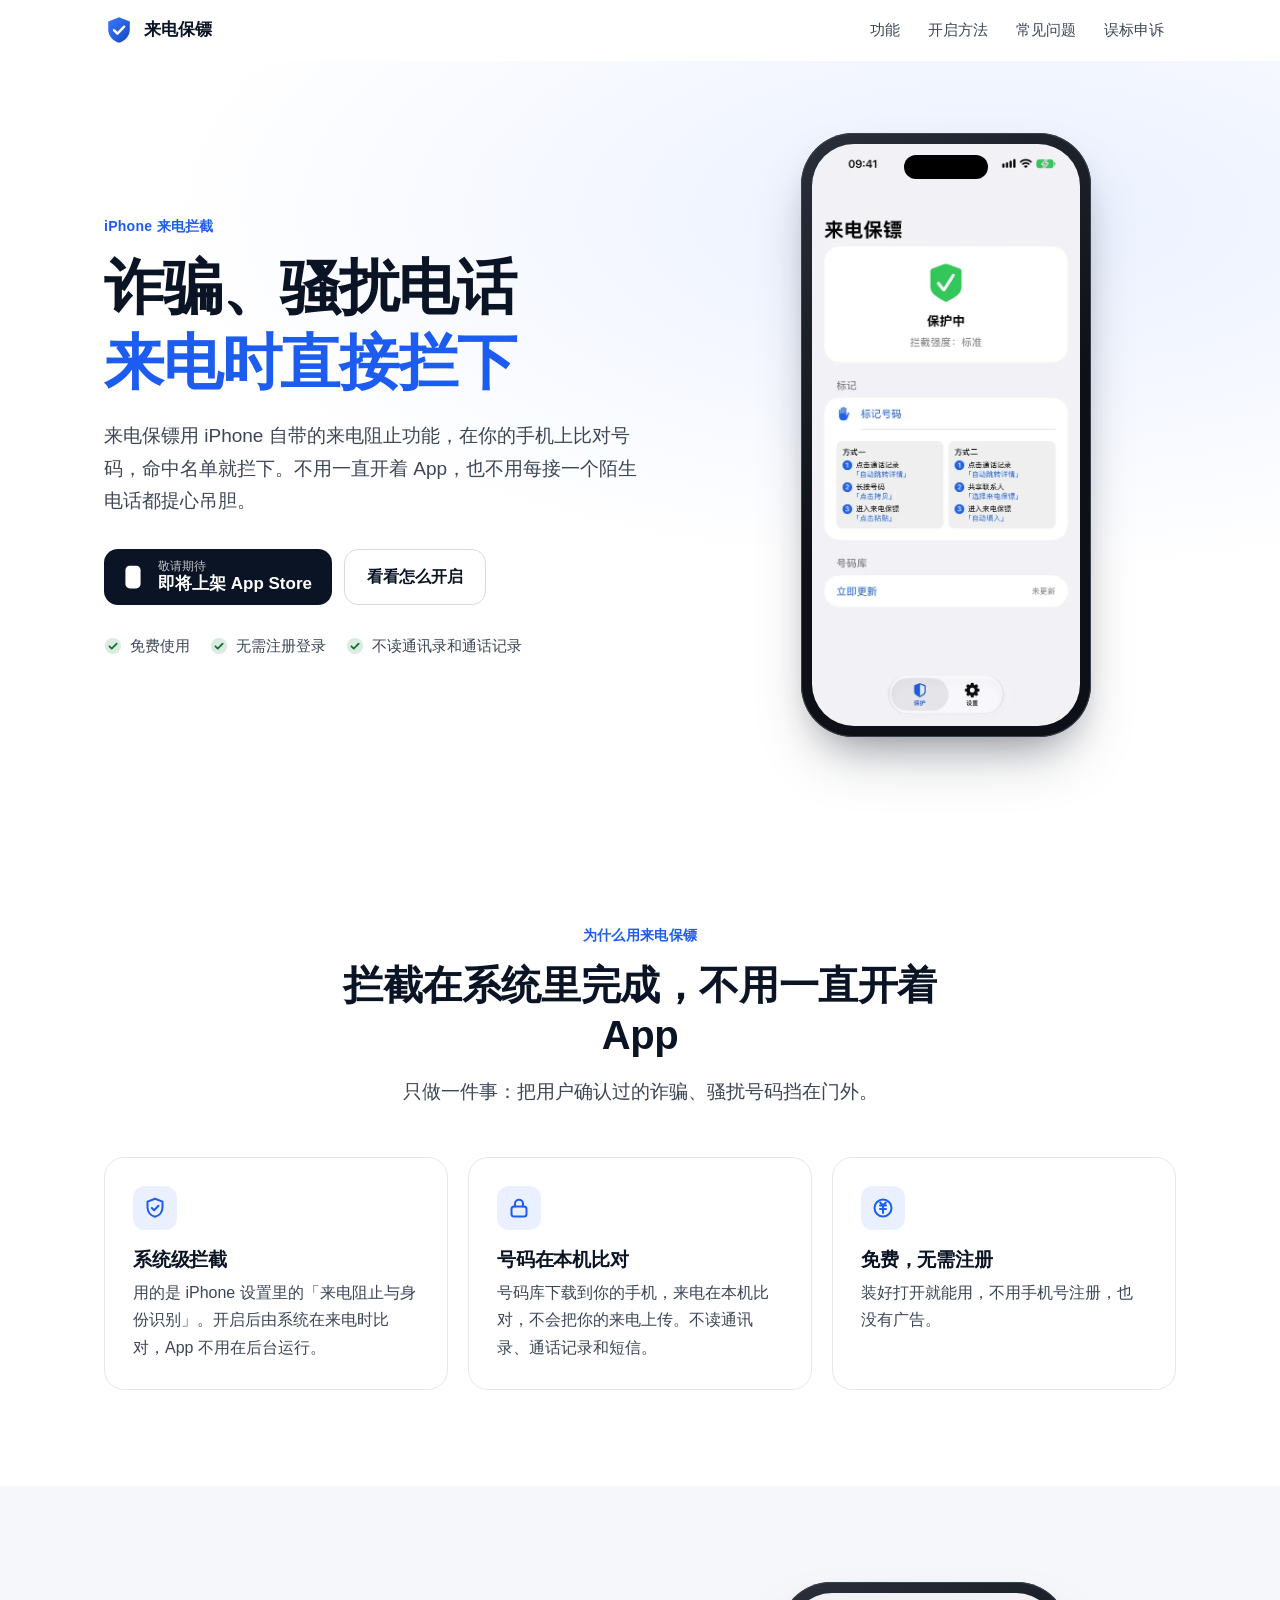
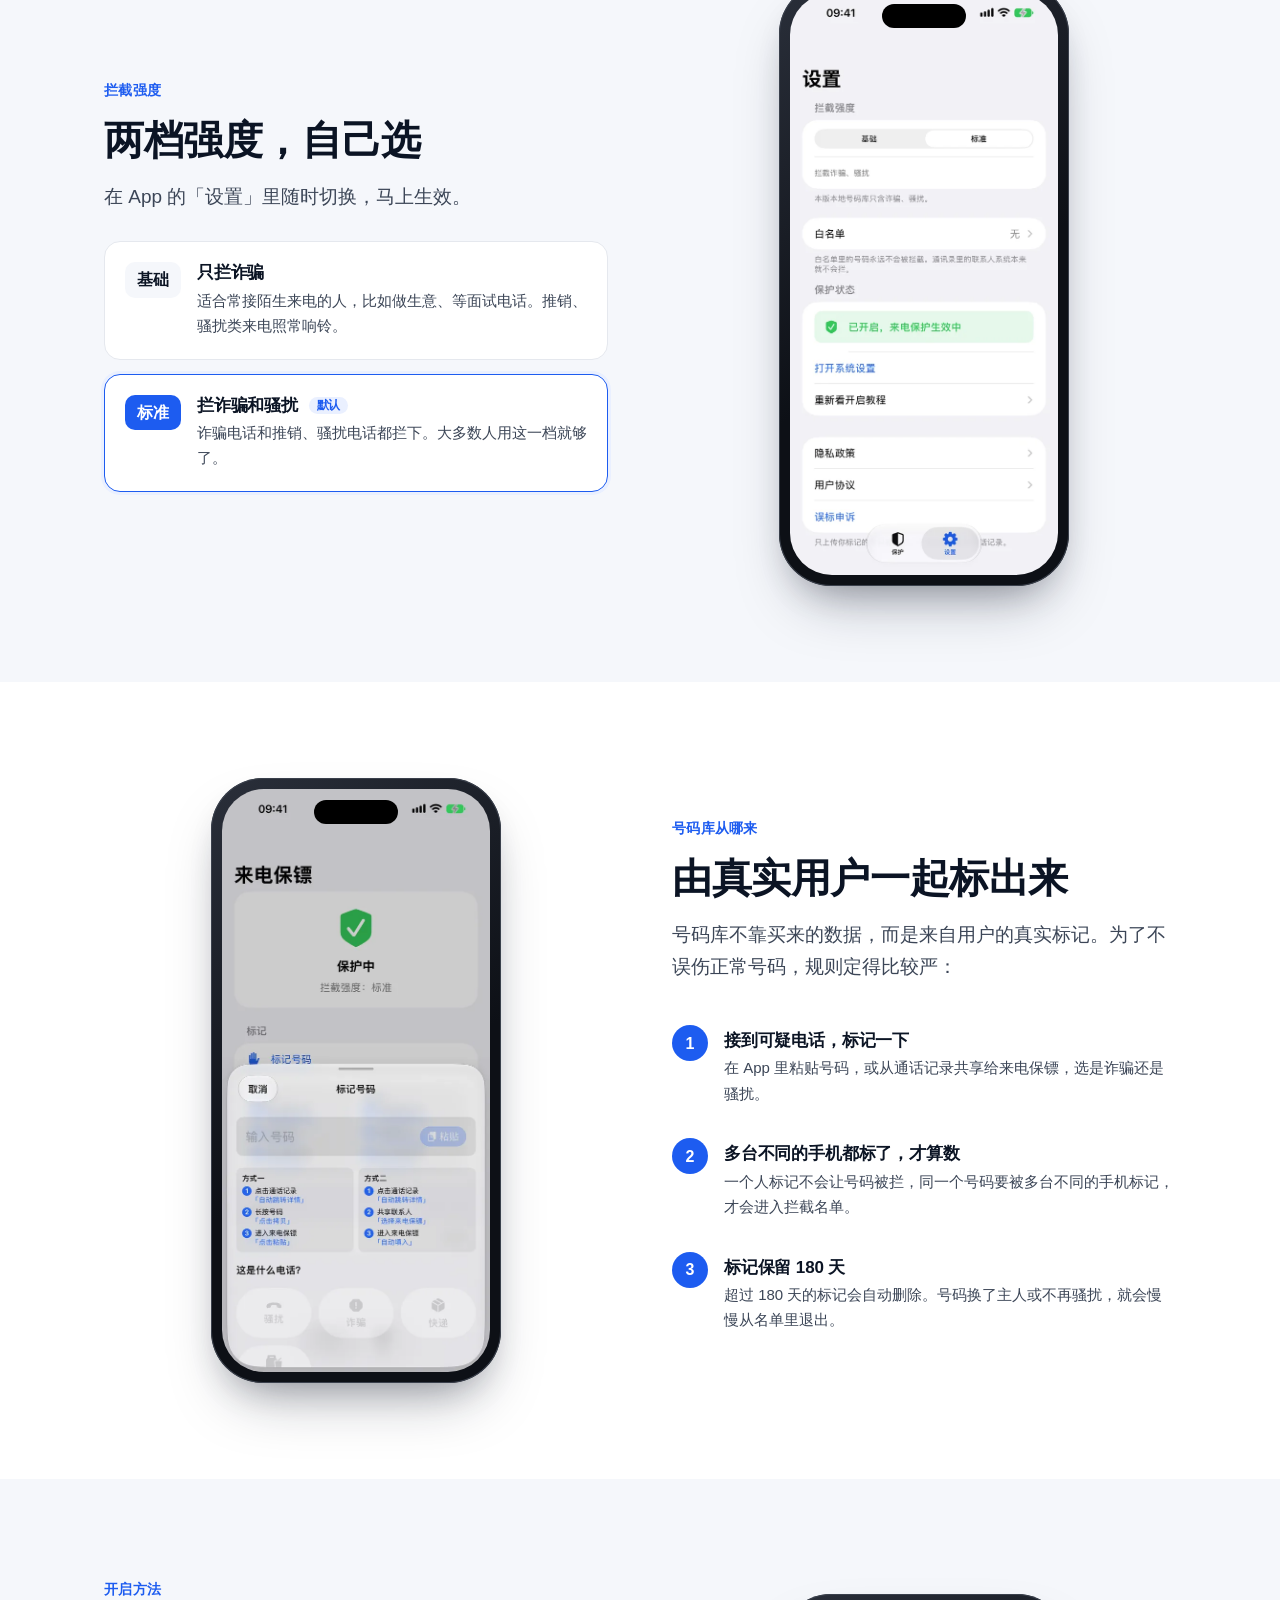
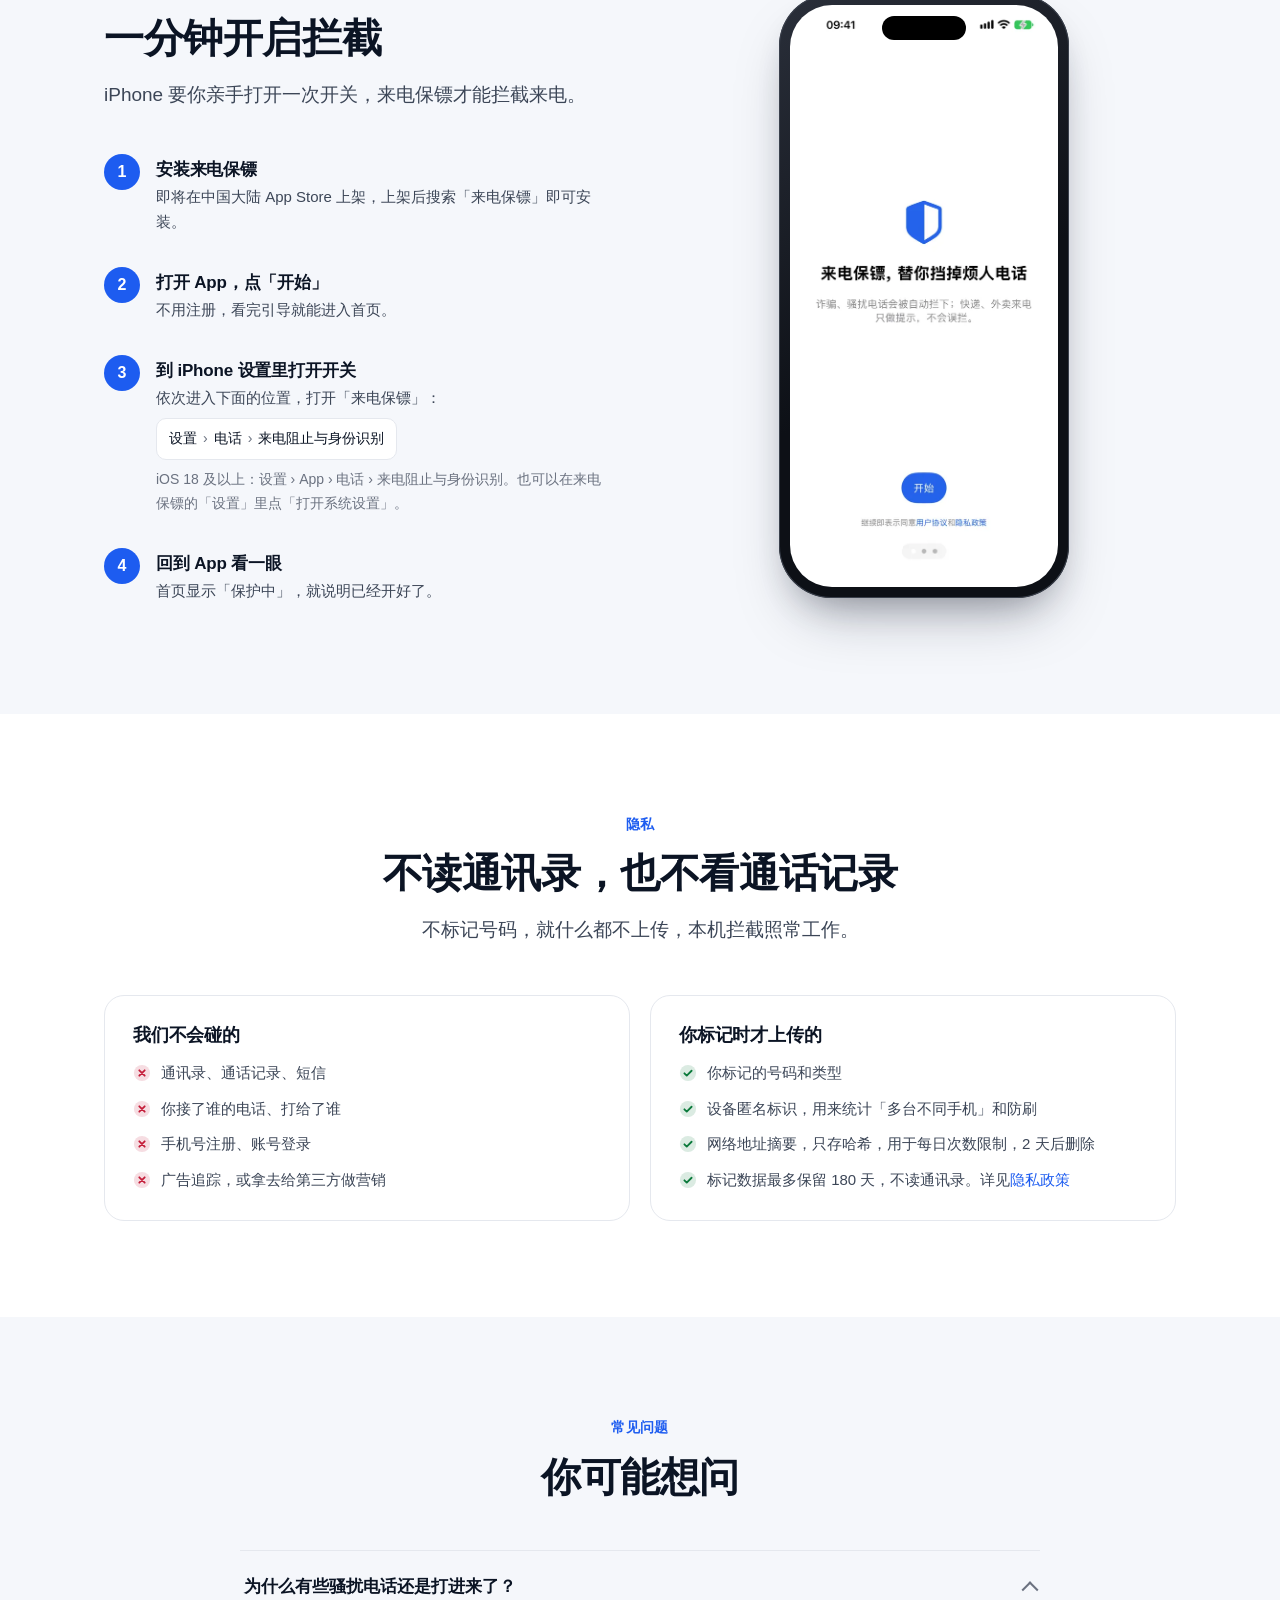
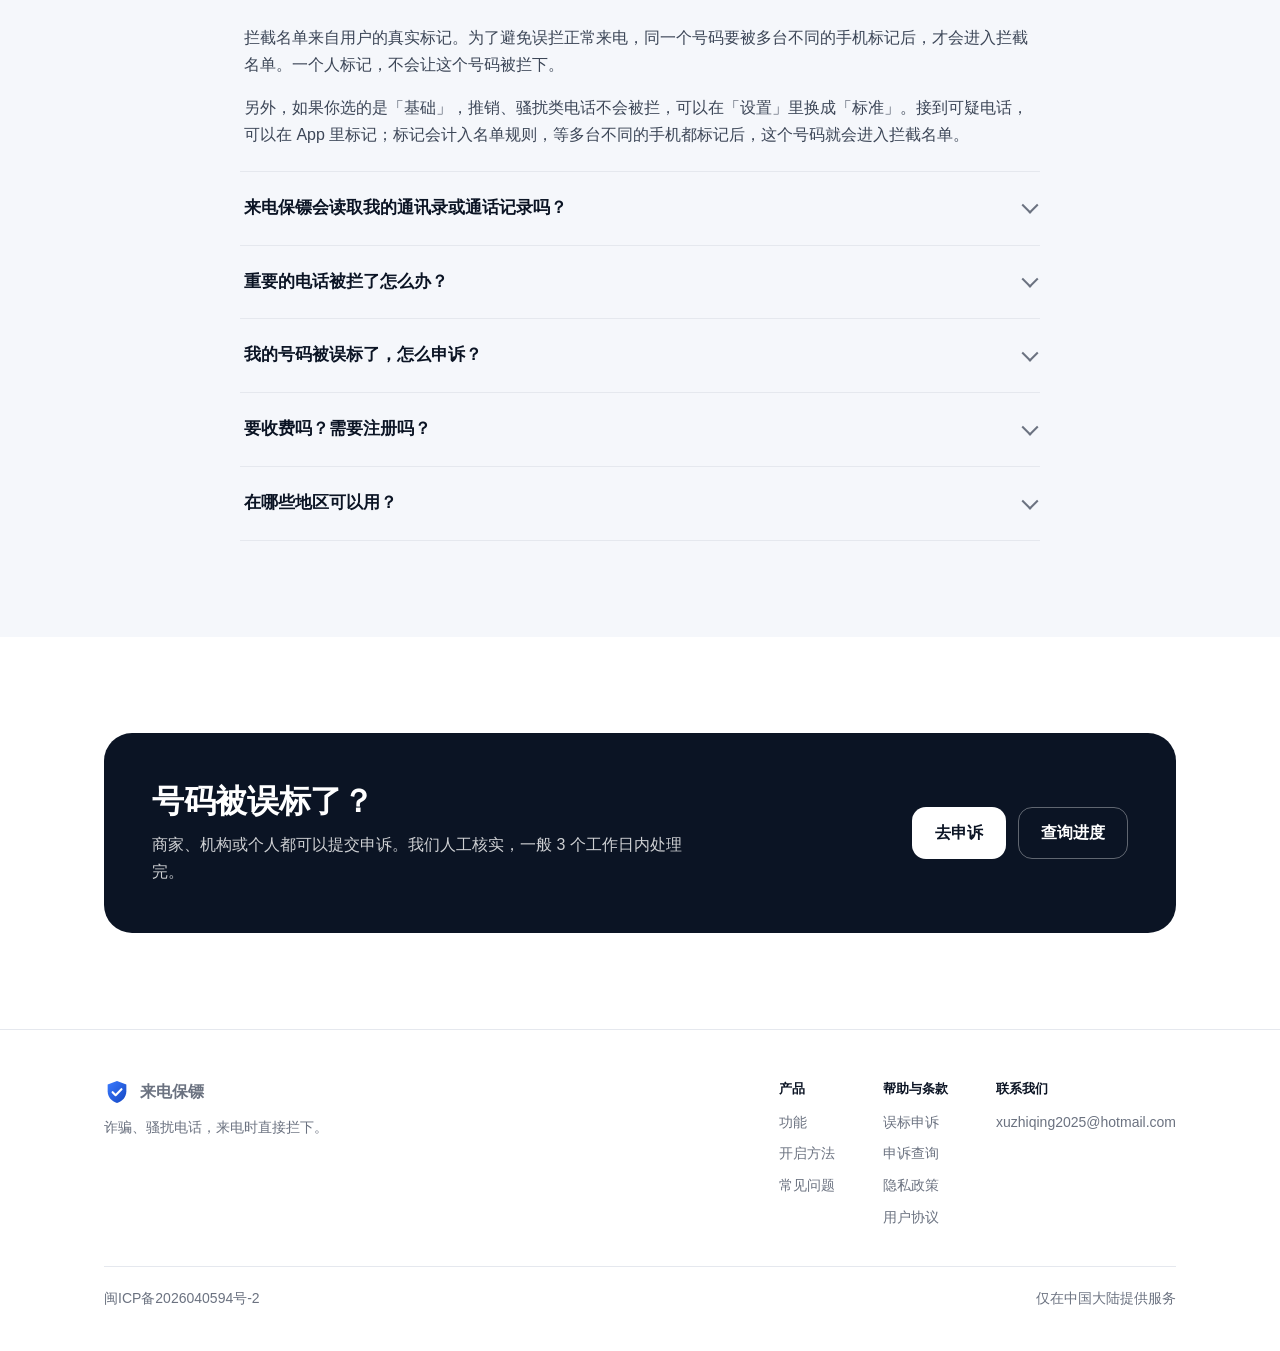
==== commit 79a7972b: "对外文案：门槛写成「多台不同的手机」，不写具体台数" ====
--- a/index.html
+++ b/index.html
@@ -87,7 +87,7 @@
       <p class="lead">号码库不靠买来的数据，而是来自用户的真实标记。为了不误伤正常号码，规则定得比较严：</p>
       <ol class="steps">
         <li><span class="num">1</span><div><h3>接到可疑电话，标记一下</h3><p>在 App 里粘贴号码，或从通话记录共享给来电保镖，选是诈骗还是骚扰。</p></div></li>
-        <li><span class="num">2</span><div><h3>3 台不同的手机都标了，才算数</h3><p>一个人标记不会让号码被拦，同一个号码要被 3 台不同的手机标记，才会进入拦截名单。</p></div></li>
+        <li><span class="num">2</span><div><h3>多台不同的手机都标了，才算数</h3><p>一个人标记不会让号码被拦，同一个号码要被多台不同的手机标记，才会进入拦截名单。</p></div></li>
         <li><span class="num">3</span><div><h3>标记保留 180 天</h3><p>超过 180 天的标记会自动删除。号码换了主人或不再骚扰，就会慢慢从名单里退出。</p></div></li>
       </ol>
     </div>
@@ -130,7 +130,7 @@
       </ul></div>
       <div class="pcard yes"><h3>你标记时才上传的</h3><ul>
         <li><svg viewBox="0 0 20 20" aria-hidden="true"><circle cx="10" cy="10" r="9" fill="currentColor" opacity=".15"/><path d="m6 10.3 2.6 2.6L14 7.5" fill="none" stroke="currentColor" stroke-width="2" stroke-linecap="round" stroke-linejoin="round"/></svg><span>你标记的号码和类型</span></li>
-        <li><svg viewBox="0 0 20 20" aria-hidden="true"><circle cx="10" cy="10" r="9" fill="currentColor" opacity=".15"/><path d="m6 10.3 2.6 2.6L14 7.5" fill="none" stroke="currentColor" stroke-width="2" stroke-linecap="round" stroke-linejoin="round"/></svg><span>设备匿名标识，用来统计「3 台不同手机」和防刷</span></li>
+        <li><svg viewBox="0 0 20 20" aria-hidden="true"><circle cx="10" cy="10" r="9" fill="currentColor" opacity=".15"/><path d="m6 10.3 2.6 2.6L14 7.5" fill="none" stroke="currentColor" stroke-width="2" stroke-linecap="round" stroke-linejoin="round"/></svg><span>设备匿名标识，用来统计「多台不同手机」和防刷</span></li>
         <li><svg viewBox="0 0 20 20" aria-hidden="true"><circle cx="10" cy="10" r="9" fill="currentColor" opacity=".15"/><path d="m6 10.3 2.6 2.6L14 7.5" fill="none" stroke="currentColor" stroke-width="2" stroke-linecap="round" stroke-linejoin="round"/></svg><span>网络地址摘要，只存哈希，用于每日次数限制，2 天后删除</span></li>
         <li><svg viewBox="0 0 20 20" aria-hidden="true"><circle cx="10" cy="10" r="9" fill="currentColor" opacity=".15"/><path d="m6 10.3 2.6 2.6L14 7.5" fill="none" stroke="currentColor" stroke-width="2" stroke-linecap="round" stroke-linejoin="round"/></svg><span>标记数据最多保留 180 天，不读通讯录。详见<a href="privacy.html">隐私政策</a></span></li>
       </ul></div>
@@ -143,8 +143,8 @@
     <div class="sec-head center"><span class="eyebrow">常见问题</span><h2 class="h2">你可能想问</h2></div>
     <div class="faq">
       <details open><summary>为什么有些骚扰电话还是打进来了？</summary><div class="a">
-        <p>拦截名单来自用户的真实标记。为了避免误拦正常来电，同一个号码要被 3 台不同的手机标记后，才会进入拦截名单。一个人标记，不会让这个号码被拦下。</p>
-        <p>另外，如果你选的是「基础」，推销、骚扰类电话不会被拦，可以在「设置」里换成「标准」。接到可疑电话，可以在 App 里标记；标记会计入名单规则，凑够 3 台不同的手机后，这个号码就会进入拦截名单。</p></div></details>
+        <p>拦截名单来自用户的真实标记。为了避免误拦正常来电，同一个号码要被多台不同的手机标记后，才会进入拦截名单。一个人标记，不会让这个号码被拦下。</p>
+        <p>另外，如果你选的是「基础」，推销、骚扰类电话不会被拦，可以在「设置」里换成「标准」。接到可疑电话，可以在 App 里标记；标记会计入名单规则，等多台不同的手机都标记后，这个号码就会进入拦截名单。</p></div></details>
       <details><summary>来电保镖会读取我的通讯录或通话记录吗？</summary><div class="a">
         <p>不会。来电保镖不读通讯录、通话记录和短信。拦截时由 iPhone 系统拿号码库在本机比对，你的来电不会上传。只有你主动标记号码时，才会上传这个号码和类型。</p></div></details>
       <details><summary>重要的电话被拦了怎么办？</summary><div class="a">
